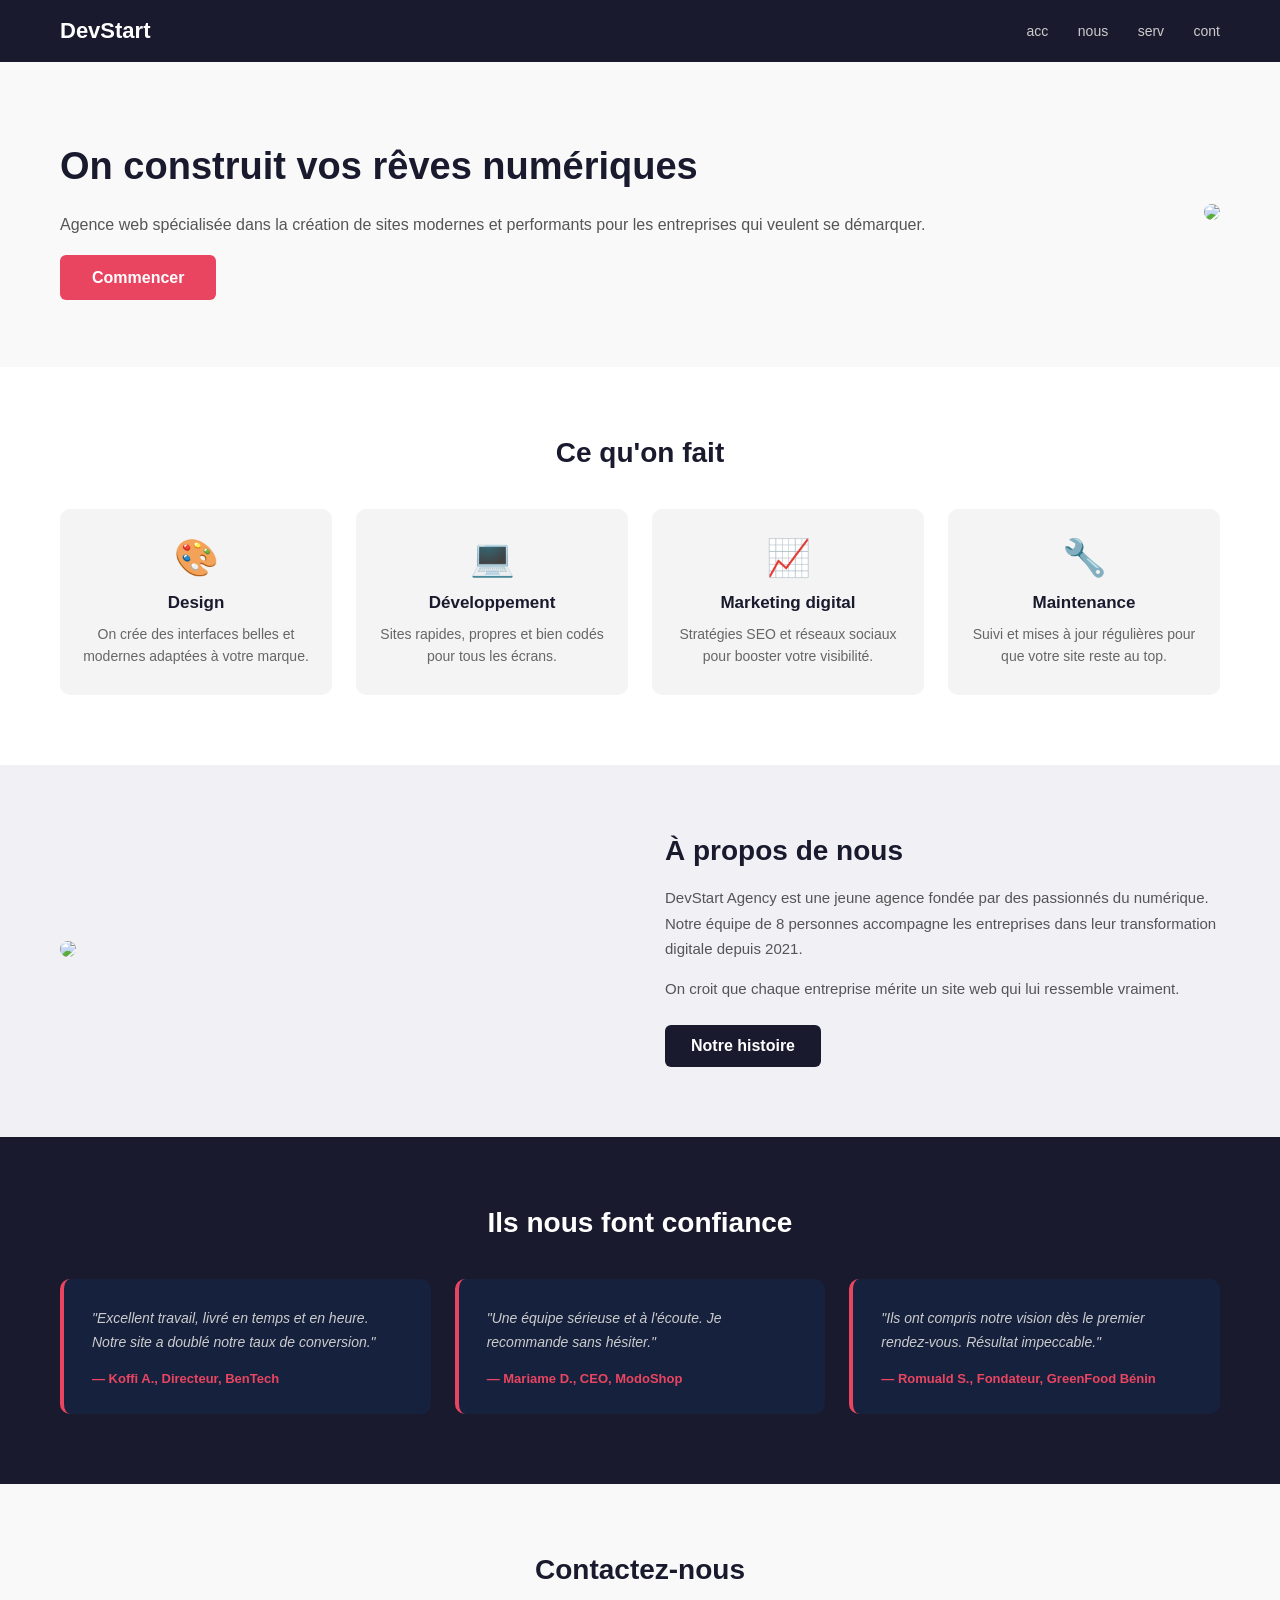
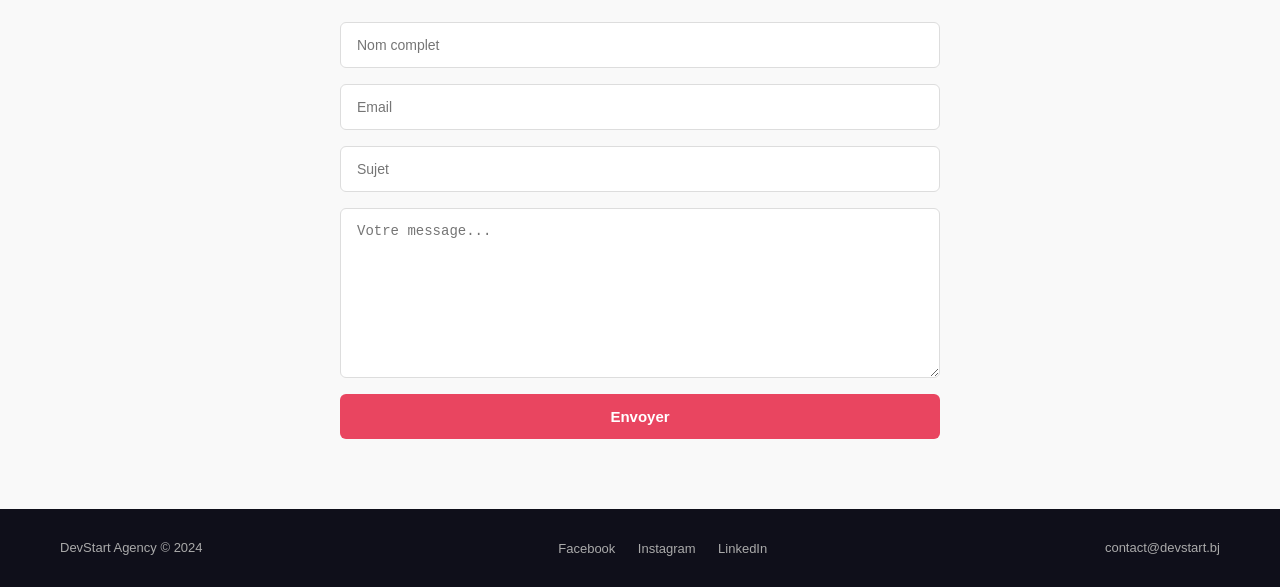
==== devstart-agency/index.html @ 199d14f4 "commits de la structure du projet devstart-agency" ====
<!DOCTYPE html>
<html>
<head>
<title>site</title>
<link rel="stylesheet" href="style.css">
</head>

<body>

<!-- ======= haut ======= -->
<div class="b1">
  <div class="b1a">DevStart</div>
  <div class="b1b">
    <a href="#">acc</a>
    <a href="#">nous</a>
    <a href="#">serv</a>
    <a href="#">cont</a>
  </div>
</div>

<!-- section du milieu haut -->
<div class="c">
  <div class="c1">
    <div class="c1a">On construit vos rêves numériques</div>
    <div class="c1b">Agence web spécialisée dans la création de sites modernes et performants pour les entreprises qui veulent se démarquer.</div>
    <div class="c1c"><a href="#">Commencer</a></div>
  </div>
  <div class="c2">
    <img src="hero.png">
  </div>
</div>

<!-- les trucs qu'on fait -->
<div class="d">
  <div class="d0">Ce qu'on fait</div>

  <div class="dd">
    <div class="d1">
      <div class="d1i">🎨</div>
      <div class="d1t">Design</div>
      <div class="d1p">On crée des interfaces belles et modernes adaptées à votre marque.</div>
    </div>
    <div class="d2">
      <div class="d2i">💻</div>
      <div class="d2t">Développement</div>
      <div class="d2p">Sites rapides, propres et bien codés pour tous les écrans.</div>
    </div>
    <div class="d3">
      <div class="d3i">📈</div>
      <div class="d3t">Marketing digital</div>
      <div class="d3p">Stratégies SEO et réseaux sociaux pour booster votre visibilité.</div>
    </div>
    <div class="d4">
      <div class="d4i">🔧</div>
      <div class="d4t">Maintenance</div>
      <div class="d4p">Suivi et mises à jour régulières pour que votre site reste au top.</div>
    </div>
  </div>
</div>

<!--section À PROPOS  -->
<!-- qui on est -->
<div class="e">
  <div class="e1">
    <img src="team.png" class="eimg"> <!-- pas d'attribut alt sur l'image --> 
  </div>
  <div class="e2"><!-- pas de classe spécifique pour les titres et les paragraphes, ce qui rend le CSS moins clair -->
    <div class="e2t">À propos de nous</div>

    <div class="e2p">DevStart Agency est une jeune agence fondée par des passionnés du numérique. Notre équipe de 8 personnes accompagne les entreprises dans leur transformation digitale depuis 2021.</div>
    
    <div class="e2p">On croit que chaque entreprise mérite un site web qui lui ressemble vraiment.</div>

    <div class="e2b"><a href="#">Notre histoire</a></div> <!-- Bouton Notre histoire -->
  </div>
</div>

<!-- les clients qui parlent -->
<div class="f">
  <div class="f0">Ils nous font confiance</div>
  <div class="ff">

    <div class="f1">
      <div class="f1t">"Excellent travail, livré en temps et en heure. Notre site a doublé notre taux de conversion."</div>
      <div class="f1n">— Koffi A., Directeur, BenTech</div>
    </div>

    <div class="f2">
      <div class="f2t">"Une équipe sérieuse et à l'écoute. Je recommande sans hésiter."</div>
      <div class="f2n">— Mariame D., CEO, ModoShop</div>
    </div>

    <div class="f3">
      <div class="f3t">"Ils ont compris notre vision dès le premier rendez-vous. Résultat impeccable."</div>
      <div class="f3n">— Romuald S., Fondateur, GreenFood Bénin</div>
    </div>

  </div>
</div>

<!-- formulaire contact -->
<div class="g">
  <div class="g0">Contactez-nous</div>
  <div class="gf">
    <input type="text" placeholder="Nom complet" class="gi">
    <input type="text" placeholder="Email" class="gi">
    <input type="text" placeholder="Sujet" class="gi">
    <textarea placeholder="Votre message..." class="gt"></textarea>
    <button class="gb">Envoyer</button>
  </div>
</div>

<!-- bas de page -->
<div class="h">
  <div class="h1">DevStart Agency &copy; 2024</div>
  <div class="h2">
    <a href="#">Facebook</a>
    <a href="#">Instagram</a>
    <a href="#">LinkedIn</a>
  </div>
  <div class="h3">contact@devstart.bj</div>
</div>

</body>
</html>
---- devstart-agency/style.css ----
/* style general */
* {
  margin: 0;
  padding: 0;
}

body {
  font-family: Arial;
  color: #333;
}

/* ---- nav ---- */
.b1 {
  background: #1a1a2e;
  padding: 18px 60px;
  display: flex;
  justify-content: space-between;
  align-items: center;
}

.b1a {
  color: white;
  font-size: 22px;
  font-weight: bold;
}

.b1b a {
  color: #ccc;
  text-decoration: none;
  margin-left: 25px;
  font-size: 14px;
}

.b1b a:hover {
  color: white;
}

/* hero */
.c {
  display: flex;
  align-items: center;
  padding: 80px 60px;
  background: #f9f9f9;
  gap: 40px;
}

.c1 {
  flex: 1;
}

.c1a {
  font-size: 38px;
  font-weight: bold;
  color: #1a1a2e;
  line-height: 1.3;
  margin-bottom: 20px;
}

.c1b {
  font-size: 16px;
  color: #555;
  line-height: 1.7;
  margin-bottom: 30px;
}

.c1c a {
  background: #e94560;
  color: white;
  padding: 14px 32px;
  border-radius: 6px;
  text-decoration: none;
  font-weight: bold;
}

.c2 img {
  width: 100%;
  max-width: 480px;
  border-radius: 12px;
}

/* services */
.d {
  padding: 70px 60px;
  background: white;
}

.d0 {
  font-size: 28px;
  font-weight: bold;
  text-align: center;
  margin-bottom: 40px;
  color: #1a1a2e;
}

.dd {
  display: flex;
  gap: 24px;
}

.d1, .d2, .d3, .d4 {
  flex: 1;
  background: #f4f4f4;
  padding: 28px 22px;
  border-radius: 10px;
  text-align: center;
}

.d1i, .d2i, .d3i, .d4i {
  font-size: 36px;
  margin-bottom: 14px;
}

.d1t, .d2t, .d3t, .d4t {
  font-size: 17px;
  font-weight: bold;
  color: #1a1a2e;
  margin-bottom: 10px;
}

.d1p, .d2p, .d3p, .d4p {
  font-size: 14px;
  color: #666;
  line-height: 1.6;
}

/* about */
/* Conteneur de la section À propos */
.e {
  display: flex;
  padding: 70px 60px;
  background: #f0f0f5;
  gap: 50px;
  align-items: center;
}
/*  image a gauche  */
.e1 {
  flex: 1;
}
/*image*/
.eimg {
  width: 100%;
  border-radius: 12px;
}
/* texte a droite */
.e2 {
  flex: 1;
}
/* Titre de la section À propos */
.e2t {
  font-size: 28px;
  font-weight: bold;
  color: #1a1a2e;
  margin-bottom: 18px;
}
/* Paragraphes de texte */
.e2p {
  font-size: 15px;
  color: #555;
  line-height: 1.7;
  margin-bottom: 14px;
}
/* Bouton "Notre histoire" */
.e2b a {
  display: inline-block;
  margin-top: 10px;
  background: #1a1a2e;
  color: white;
  padding: 12px 26px;
  border-radius: 6px;
  text-decoration: none;
  font-weight: bold;
}

/* temoignages */
.f {
  padding: 70px 60px;
  background: #1a1a2e;
}

.f0 {
  font-size: 28px;
  font-weight: bold;
  color: white;
  text-align: center;
  margin-bottom: 40px;
}

.ff {
  display: flex;
  gap: 24px;
}

.f1, .f2, .f3 {
  flex: 1;
  background: #16213e;
  padding: 28px;
  border-radius: 10px;
  border-left: 4px solid #e94560;
}

.f1t, .f2t, .f3t {
  font-size: 14px;
  color: #ccc;
  line-height: 1.7;
  font-style: italic;
  margin-bottom: 16px;
}

.f1n, .f2n, .f3n {
  font-size: 13px;
  color: #e94560;
  font-weight: bold;
}

/* contact */
.g {
  padding: 70px 60px;
  background: #f9f9f9;
}

.g0 {
  font-size: 28px;
  font-weight: bold;
  color: #1a1a2e;
  text-align: center;
  margin-bottom: 36px;
}

.gf {
  max-width: 600px;
  margin: 0 auto;
  display: flex;
  flex-direction: column;
  gap: 16px;
}

.gi {
  padding: 14px 16px;
  border: 1px solid #ddd;
  border-radius: 6px;
  font-size: 14px;
  outline: none;
}

.gt {
  padding: 14px 16px;
  border: 1px solid #ddd;
  border-radius: 6px;
  font-size: 14px;
  height: 140px;
  resize: vertical;
  outline: none;
}

.gb {
  background: #e94560;
  color: white;
  border: none;
  padding: 14px;
  border-radius: 6px;
  font-size: 15px;
  font-weight: bold;
  cursor: pointer;
}

.gb:hover {
  background: #c73652;
}

/* footer */
.h {
  background: #0f0f1a;
  padding: 30px 60px;
  display: flex;
  justify-content: space-between;
  align-items: center;
}

.h1 {
  color: #aaa;
  font-size: 13px;
}

.h2 a {
  color: #aaa;
  text-decoration: none;
  margin-left: 18px;
  font-size: 13px;
}

.h2 a:hover {
  color: white;
}

.h3 {
  color: #aaa;
  font-size: 13px;
}
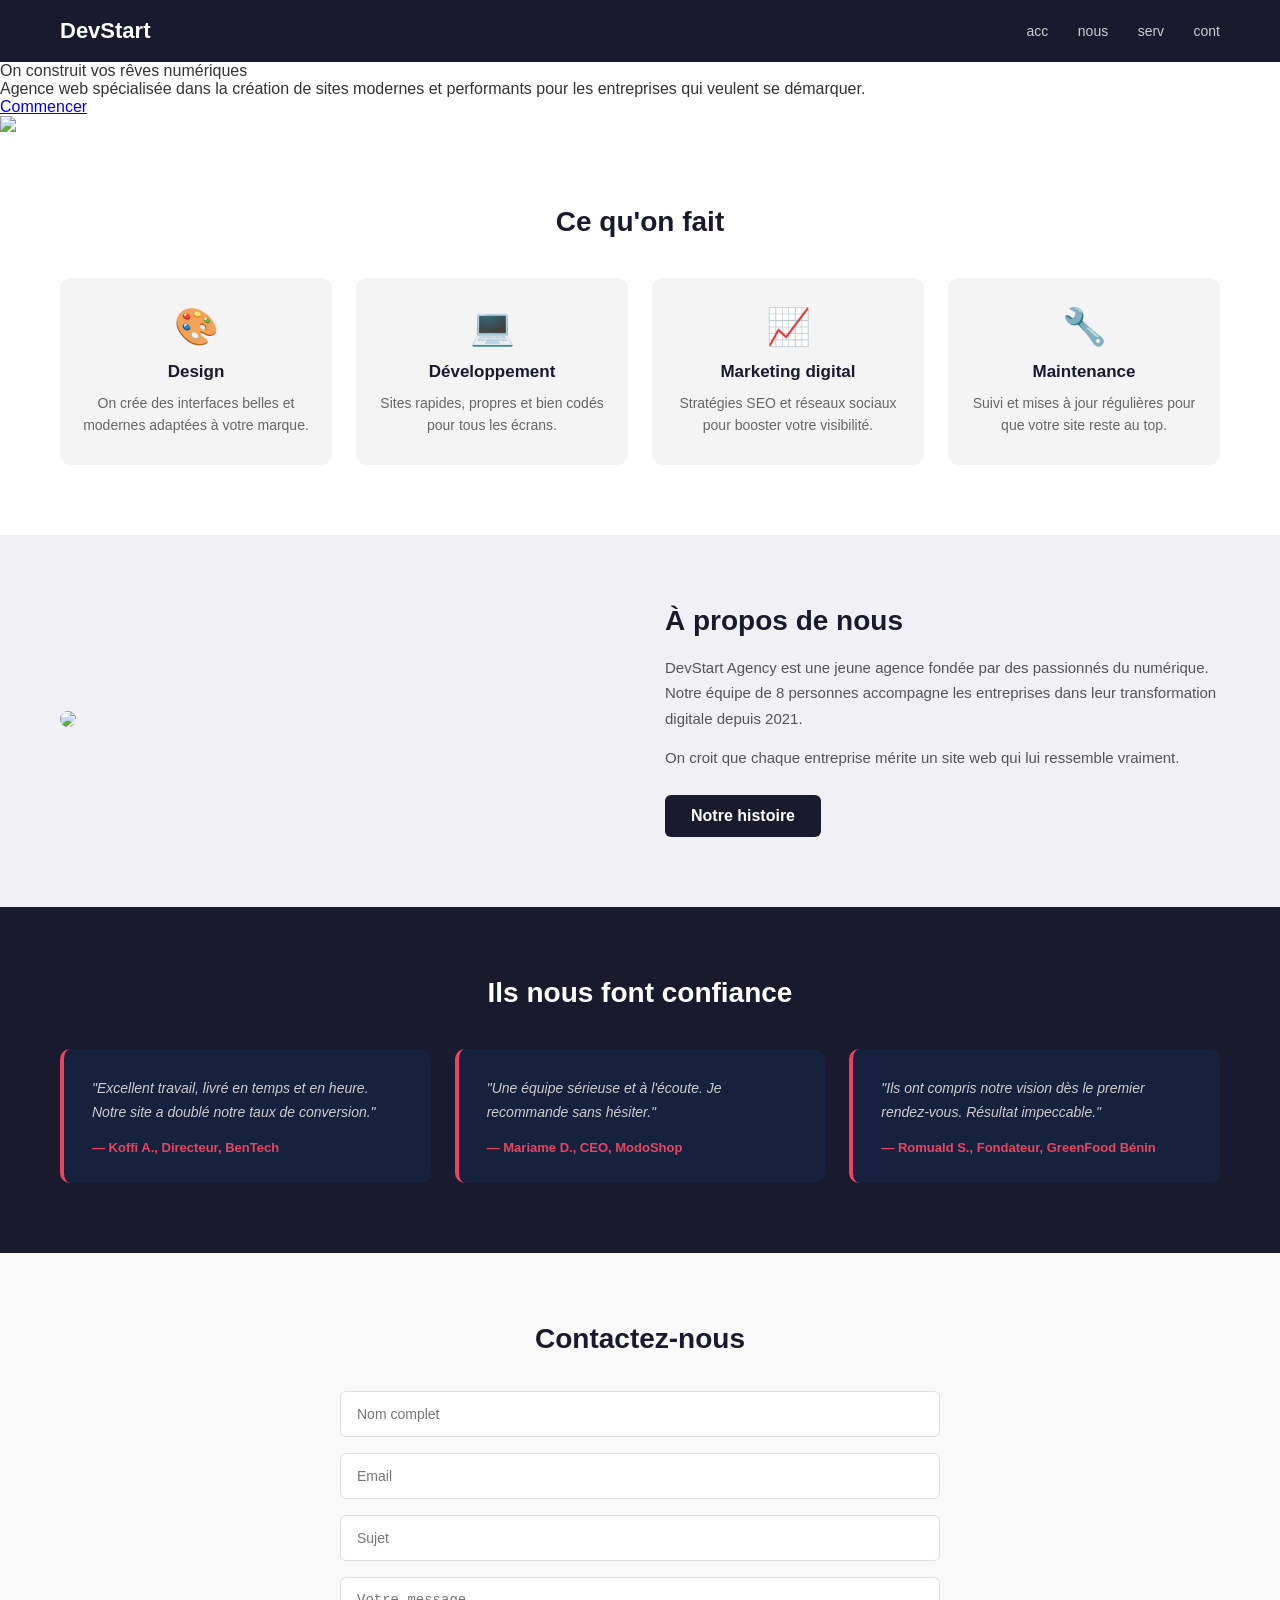
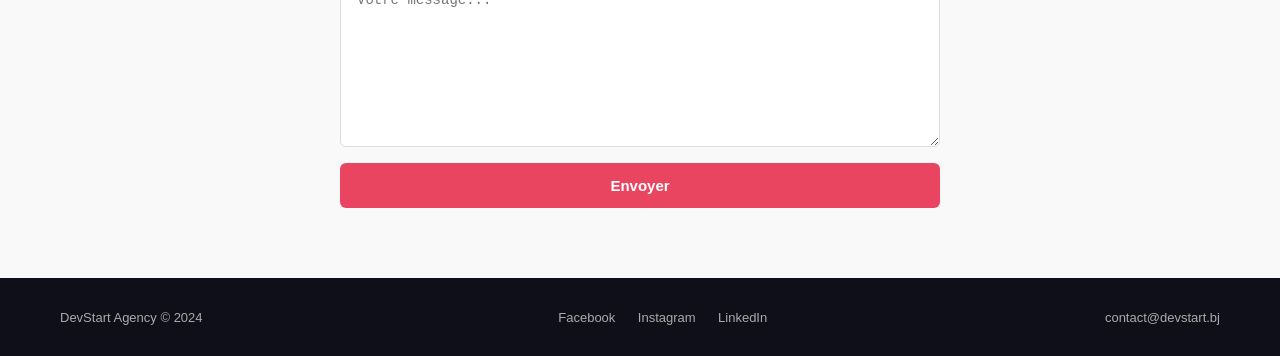
==== commit 444162b8: "remove README.md" ====
--- a/devstart-agency/index.html
+++ b/devstart-agency/index.html
@@ -2,7 +2,14 @@
 <html>
 <head>
 <title>site</title>
-<link rel="stylesheet" href="style.css">
+<link rel="stylesheet" href="styles/base.css">
+<link rel="stylesheet" href="styles/header.css">
+<link rel="stylesheet" href="styles/hero.css">
+<link rel="stylesheet" href="styles/services.css">
+<link rel="stylesheet" href="styles/about.css">
+<link rel="stylesheet" href="styles/testimonals.css">
+<link rel="stylesheet" href="styles/contact.css">
+<link rel="stylesheet" href="styles/footer.css">
 </head>
 
 <body>
--- a/devstart-agency/styles/base.css
+++ b/devstart-agency/styles/base.css
@@ -0,0 +1,10 @@
+/* style general */
+* {
+  margin: 0;
+  padding: 0;
+}
+
+body {
+  font-family: Arial;
+  color: #333;
+}
--- a/devstart-agency/styles/header.css
+++ b/devstart-agency/styles/header.css
@@ -0,0 +1,25 @@
+/* ---- nav ---- */
+.b1 {
+  background: #1a1a2e;
+  padding: 18px 60px;
+  display: flex;
+  justify-content: space-between;
+  align-items: center;
+}
+
+.b1a {
+  color: white;
+  font-size: 22px;
+  font-weight: bold;
+}
+
+.b1b a {
+  color: #ccc;
+  text-decoration: none;
+  margin-left: 25px;
+  font-size: 14px;
+}
+
+.b1b a:hover {
+  color: white;
+}
--- a/devstart-agency/styles/services.css
+++ b/devstart-agency/styles/services.css
@@ -0,0 +1,44 @@
+/* services */
+.d {
+  padding: 70px 60px;
+  background: white;
+}
+
+.d0 {
+  font-size: 28px;
+  font-weight: bold;
+  text-align: center;
+  margin-bottom: 40px;
+  color: #1a1a2e;
+}
+
+.dd {
+  display: flex;
+  gap: 24px;
+}
+
+.d1, .d2, .d3, .d4 {
+  flex: 1;
+  background: #f4f4f4;
+  padding: 28px 22px;
+  border-radius: 10px;
+  text-align: center;
+}
+
+.d1i, .d2i, .d3i, .d4i {
+  font-size: 36px;
+  margin-bottom: 14px;
+}
+
+.d1t, .d2t, .d3t, .d4t {
+  font-size: 17px;
+  font-weight: bold;
+  color: #1a1a2e;
+  margin-bottom: 10px;
+}
+
+.d1p, .d2p, .d3p, .d4p {
+  font-size: 14px;
+  color: #666;
+  line-height: 1.6;
+}
--- a/devstart-agency/styles/about.css
+++ b/devstart-agency/styles/about.css
@@ -0,0 +1,47 @@
+
+/* about */
+.e {
+  display: flex;
+  padding: 70px 60px;
+  background: #f0f0f5;
+  gap: 50px;
+  align-items: center;
+}
+
+.e1 {
+  flex: 1;
+}
+
+.eimg {
+  width: 100%;
+  border-radius: 12px;
+}
+
+.e2 {
+  flex: 1;
+}
+
+.e2t {
+  font-size: 28px;
+  font-weight: bold;
+  color: #1a1a2e;
+  margin-bottom: 18px;
+}
+
+.e2p {
+  font-size: 15px;
+  color: #555;
+  line-height: 1.7;
+  margin-bottom: 14px;
+}
+
+.e2b a {
+  display: inline-block;
+  margin-top: 10px;
+  background: #1a1a2e;
+  color: white;
+  padding: 12px 26px;
+  border-radius: 6px;
+  text-decoration: none;
+  font-weight: bold;
+}
--- a/devstart-agency/styles/testimonals.css
+++ b/devstart-agency/styles/testimonals.css
@@ -0,0 +1,40 @@
+/* temoignages */
+.f {
+  padding: 70px 60px;
+  background: #1a1a2e;
+}
+
+.f0 {
+  font-size: 28px;
+  font-weight: bold;
+  color: white;
+  text-align: center;
+  margin-bottom: 40px;
+}
+
+.ff {
+  display: flex;
+  gap: 24px;
+}
+
+.f1, .f2, .f3 {
+  flex: 1;
+  background: #16213e;
+  padding: 28px;
+  border-radius: 10px;
+  border-left: 4px solid #e94560;
+}
+
+.f1t, .f2t, .f3t {
+  font-size: 14px;
+  color: #ccc;
+  line-height: 1.7;
+  font-style: italic;
+  margin-bottom: 16px;
+}
+
+.f1n, .f2n, .f3n {
+  font-size: 13px;
+  color: #e94560;
+  font-weight: bold;
+}
--- a/devstart-agency/styles/contact.css
+++ b/devstart-agency/styles/contact.css
@@ -0,0 +1,54 @@
+/* contact */
+.g {
+  padding: 70px 60px;
+  background: #f9f9f9;
+}
+
+.g0 {
+  font-size: 28px;
+  font-weight: bold;
+  color: #1a1a2e;
+  text-align: center;
+  margin-bottom: 36px;
+}
+
+.gf {
+  max-width: 600px;
+  margin: 0 auto;
+  display: flex;
+  flex-direction: column;
+  gap: 16px;
+}
+
+.gi {
+  padding: 14px 16px;
+  border: 1px solid #ddd;
+  border-radius: 6px;
+  font-size: 14px;
+  outline: none;
+}
+
+.gt {
+  padding: 14px 16px;
+  border: 1px solid #ddd;
+  border-radius: 6px;
+  font-size: 14px;
+  height: 140px;
+  resize: vertical;
+  outline: none;
+}
+
+.gb {
+  background: #e94560;
+  color: white;
+  border: none;
+  padding: 14px;
+  border-radius: 6px;
+  font-size: 15px;
+  font-weight: bold;
+  cursor: pointer;
+}
+
+.gb:hover {
+  background: #c73652;
+}
--- a/devstart-agency/styles/footer.css
+++ b/devstart-agency/styles/footer.css
@@ -0,0 +1,29 @@
+/* footer */
+.h {
+  background: #0f0f1a;
+  padding: 30px 60px;
+  display: flex;
+  justify-content: space-between;
+  align-items: center;
+}
+
+.h1 {
+  color: #aaa;
+  font-size: 13px;
+}
+
+.h2 a {
+  color: #aaa;
+  text-decoration: none;
+  margin-left: 18px;
+  font-size: 13px;
+}
+
+.h2 a:hover {
+  color: white;
+}
+
+.h3 {
+  color: #aaa;
+  font-size: 13px;
+}
